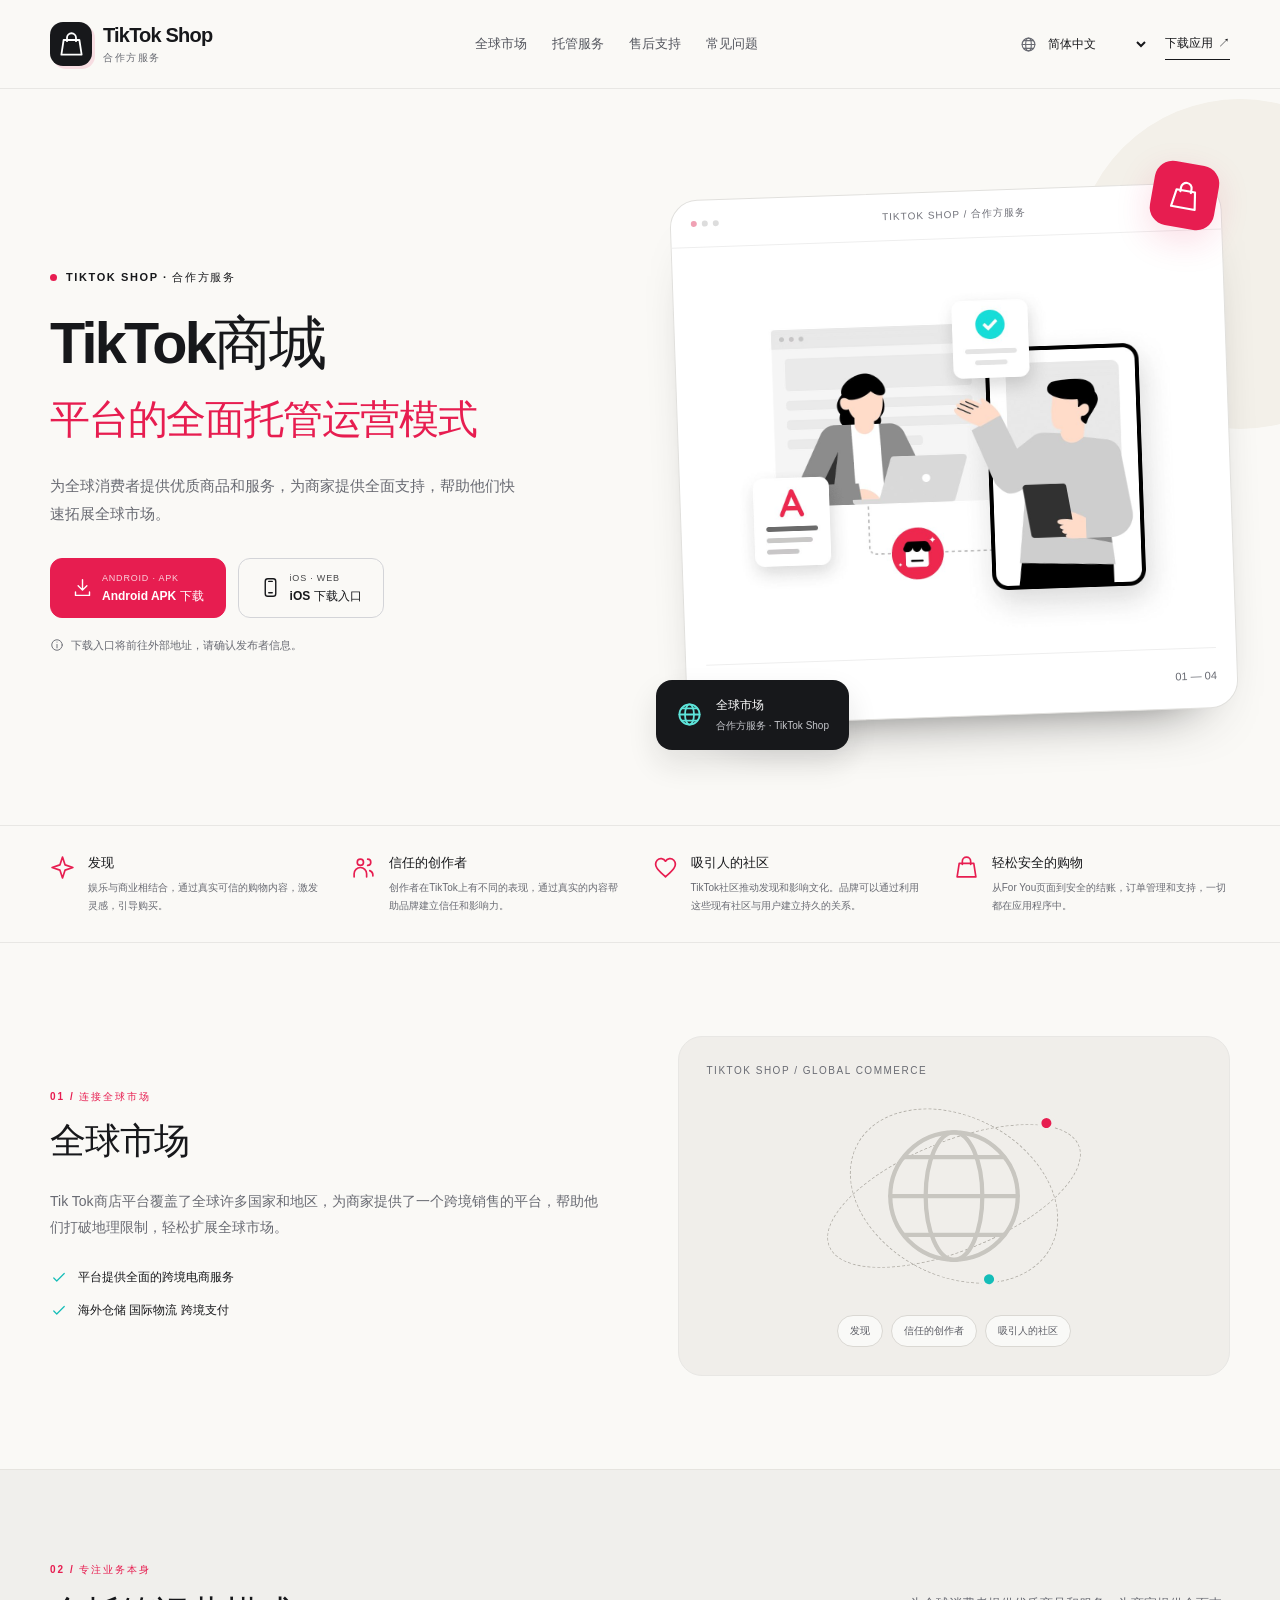
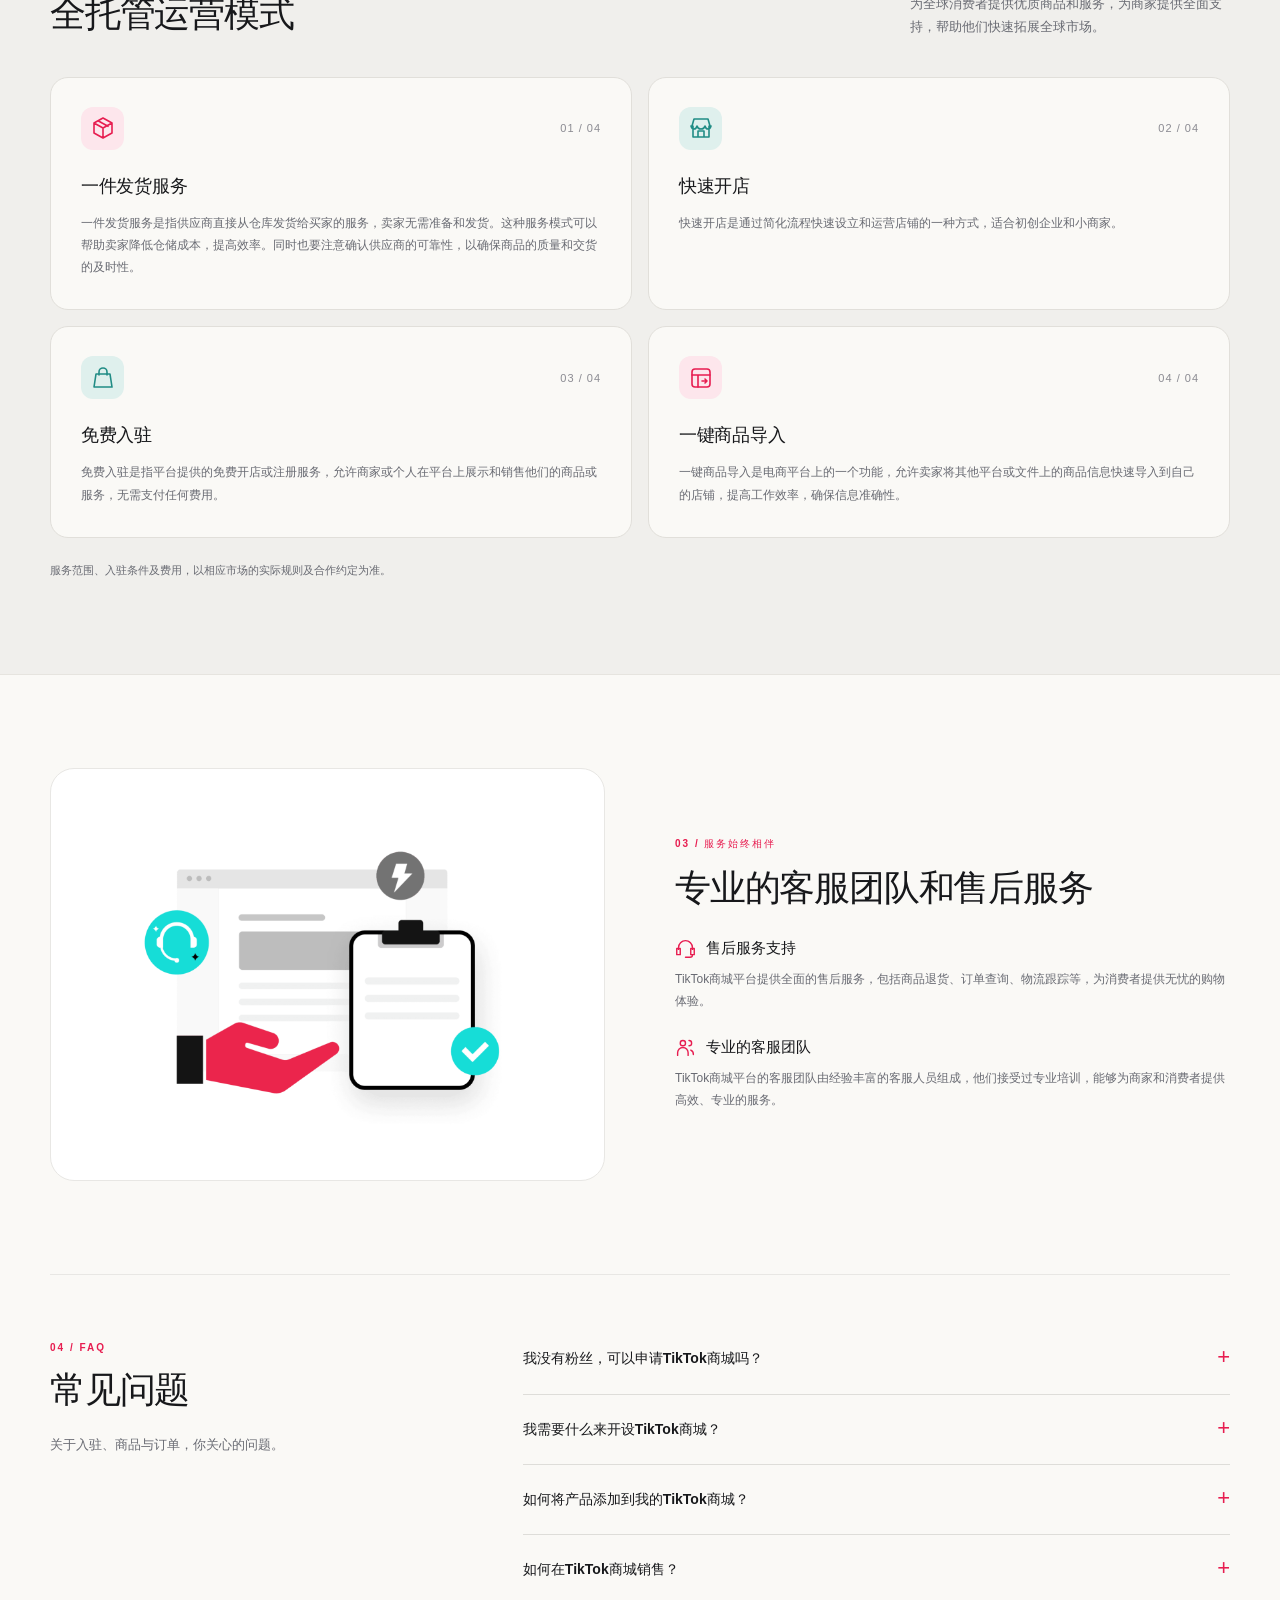
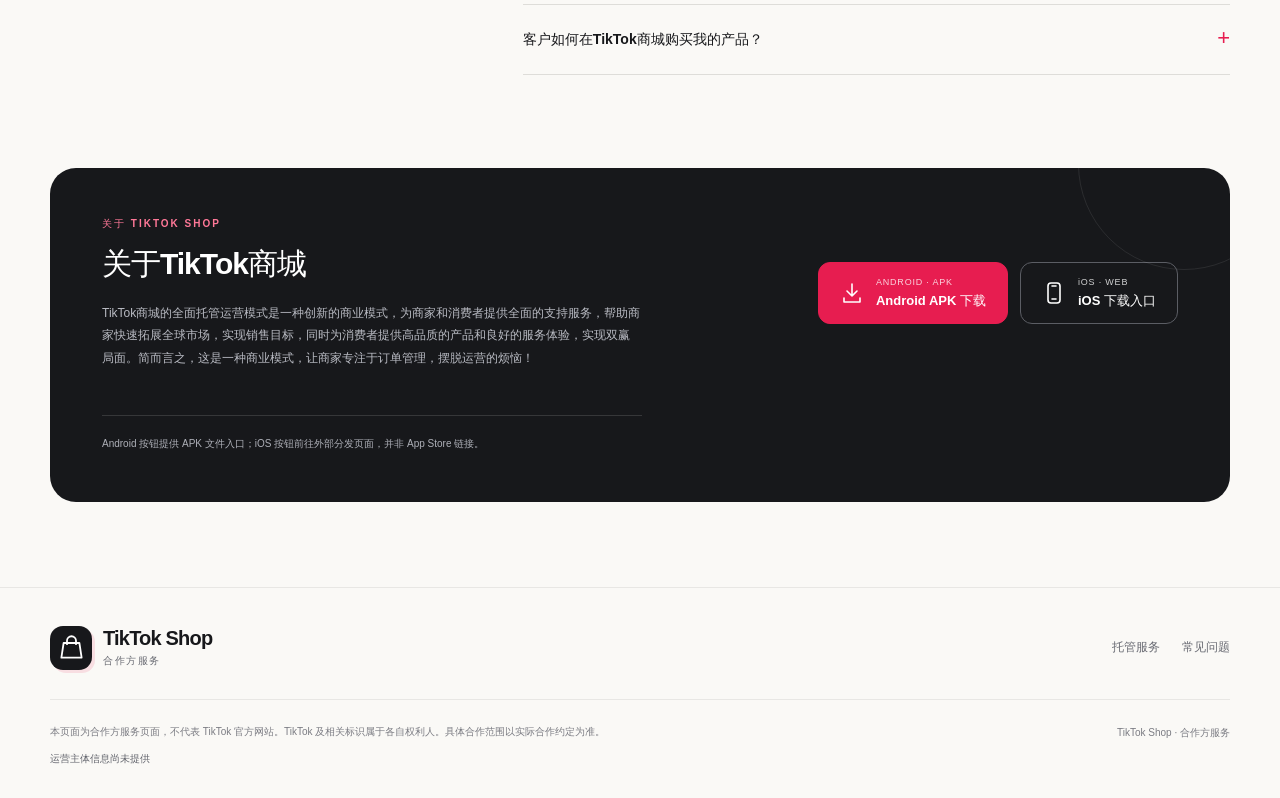
==== cn.html @ bbdb545a "Publish multilingual landing page for GitHub Pages root site" ====
<!doctype html>
<html lang="zh-CN">
<head>
<meta charset="utf-8"><meta name="viewport" content="width=device-width, initial-scale=1">
<meta name="description" content="为全球消费者提供优质商品和服务，为商家提供全面支持，帮助他们快速拓展全球市场。">
<meta name="theme-color" content="#faf9f6"><title>TikTok Shop · 合作方服务</title>
<link rel="icon" href="assets/favicon.svg" type="image/svg+xml"><link rel="stylesheet" href="assets/site.css">
<script src="assets/config.js" defer></script><script src="assets/site.js" defer></script>
</head>
<body id="top">
<a class="skip" href="#main">跳到主要内容</a>
<header class="site-header"><div class="wrap header-inner"><a href="#top" class="brand"><span class="brand-icon"><svg aria-hidden="true" viewBox="0 0 24 24"><path d="M5 8h14l2 13H3L5 8Z"/><path d="M8 9V6a4 4 0 0 1 8 0v3"/></svg></span><span class="brand-name">TikTok Shop<span class="brand-caption">合作方服务</span></span></a><nav class="nav" aria-label="全球市场"><a href="#global">全球市场</a><a href="#services">托管服务</a><a href="#support">售后支持</a><a href="#faq">常见问题</a></nav><div class="header-tools"><label class="language"><svg aria-hidden="true" viewBox="0 0 24 24"><circle cx="12" cy="12" r="9"/><ellipse cx="12" cy="12" rx="4" ry="9"/><path d="M3 12h18M5 6.5h14M5 17.5h14"/></svg><select id="language-select" aria-label="选择语言"><option value="index.html" >English</option><option value="cn.html" selected>简体中文</option><option value="fr.html" >Français</option><option value="de.html" >Deutsch</option><option value="it.html" >Italiano</option><option value="es.html" >Español</option><option value="ko.html" >한국어</option><option value="jp.html" >日本語</option><option value="ms.html" >Bahasa Melayu</option><option value="th.html" >ภาษาไทย</option></select></label><a class="small-link" href="#download">下载应用<span aria-hidden="true">↗</span></a></div></div></header>
<main id="main">
<section class="hero"><div class="hero-decoration" aria-hidden="true"></div><div class="wrap hero-grid"><div class="hero-copy reveal"><div class="eyebrow">TikTok Shop · 合作方服务</div><h1>TikTok商城<span>平台的全面托管运营模式</span></h1><p>为全球消费者提供优质商品和服务，为商家提供全面支持，帮助他们快速拓展全球市场。</p><div class="download-actions"><button type="button" class="button primary" data-download="android"><svg aria-hidden="true" viewBox="0 0 24 24"><path d="M12 3v12m-5-5 5 5 5-5M4 17v4h16v-4"/></svg><span class="button-text"><small>ANDROID · APK</small>Android APK 下载</span></button><button type="button" class="button light" data-download="ios"><svg aria-hidden="true" viewBox="0 0 24 24"><rect x="6" y="2" width="12" height="20" rx="3"/><path d="M10 18h4M10 5h4"/></svg><span class="button-text"><small>iOS · WEB</small>iOS 下载入口</span></button></div><div class="hero-note"><svg aria-hidden="true" viewBox="0 0 24 24"><circle cx="12" cy="12" r="9"/><path d="M12 11v6m0-10v.01"/></svg><span>下载入口将前往外部地址，请确认发布者信息。</span></div></div><div class="hero-art reveal"><div class="art-frame"><div class="frame-toolbar"><span class="frame-dots" aria-hidden="true"><i></i><i></i><i></i></span><span>TIKTOK SHOP / 合作方服务</span><span aria-hidden="true">↗</span></div><img src="assets/commerce.png" alt="托管服务" width="1280" height="920" fetchpriority="high"><div class="art-foot"><svg aria-hidden="true" viewBox="0 0 24 24"><path d="M4 10v11h16V10M3 10l2-7h14l2 7M2 10c1 4 5 4 6 0 1 4 7 4 8 0 1 4 5 4 6 0M9 21v-6h6v6"/></svg><b>托管服务</b><span>01 — 04</span></div></div><div class="art-symbol" aria-hidden="true"><svg aria-hidden="true" viewBox="0 0 24 24"><path d="M5 8h14l2 13H3L5 8Z"/><path d="M8 9V6a4 4 0 0 1 8 0v3"/></svg></div><div class="floating-note"><svg aria-hidden="true" viewBox="0 0 24 24"><circle cx="12" cy="12" r="9"/><ellipse cx="12" cy="12" rx="4" ry="9"/><path d="M3 12h18M5 6.5h14M5 17.5h14"/></svg><div><strong>全球市场</strong><small>合作方服务 · TikTok Shop</small></div></div></div></div></section>
<div class="value-strip"><div class="wrap value-grid"><div class="value-item"><svg aria-hidden="true" viewBox="0 0 24 24"><path d="m12 2 2.5 7.5L22 12l-7.5 2.5L12 22l-2.5-7.5L2 12l7.5-2.5L12 2Z"/></svg><div><h3>发现</h3><p>娱乐与商业相结合，通过真实可信的购物内容，激发灵感，引导购买。</p></div></div><div class="value-item"><svg aria-hidden="true" viewBox="0 0 24 24"><circle cx="9" cy="7" r="3"/><path d="M3 21v-3a6 6 0 0 1 12 0v3M16 4a3 3 0 0 1 0 6m2 5a5 5 0 0 1 3 5"/></svg><div><h3>信任的创作者</h3><p>创作者在TikTok上有不同的表现，通过真实的内容帮助品牌建立信任和影响力。</p></div></div><div class="value-item"><svg aria-hidden="true" viewBox="0 0 24 24"><path d="M20 5a5 5 0 0 0-8 1 5 5 0 0 0-8-1C-1 11 8 17 12 21c4-4 13-10 8-16Z"/></svg><div><h3>吸引人的社区</h3><p>TikTok社区推动发现和影响文化。品牌可以通过利用这些现有社区与用户建立持久的关系。</p></div></div><div class="value-item"><svg aria-hidden="true" viewBox="0 0 24 24"><path d="M5 8h14l2 13H3L5 8Z"/><path d="M8 9V6a4 4 0 0 1 8 0v3"/></svg><div><h3>轻松安全的购物</h3><p>从For You页面到安全的结账，订单管理和支持，一切都在应用程序中。</p></div></div></div></div>
<section class="section" id="global"><div class="wrap global-grid"><div class="global-copy"><div class="section-kicker">01 / 连接全球市场</div><h2>全球市场</h2><p>Tik Tok商店平台覆盖了全球许多国家和地区，为商家提供了一个跨境销售的平台，帮助他们打破地理限制，轻松扩展全球市场。</p><ul class="check-list"><li><svg aria-hidden="true" viewBox="0 0 24 24"><path d="m5 12 4 4L19 6"/></svg><span>平台提供全面的跨境电商服务</span></li><li><svg aria-hidden="true" viewBox="0 0 24 24"><path d="m5 12 4 4L19 6"/></svg><span>海外仓储 国际物流 跨境支付</span></li></ul></div><div class="global-visual"><span class="label">TIKTOK SHOP / GLOBAL COMMERCE</span><div class="world" aria-hidden="true"><div class="orbit"></div><div class="orbit two"></div><svg aria-hidden="true" viewBox="0 0 24 24"><circle cx="12" cy="12" r="9"/><ellipse cx="12" cy="12" rx="4" ry="9"/><path d="M3 12h18M5 6.5h14M5 17.5h14"/></svg></div><div class="global-pills"><span>发现</span><span>信任的创作者</span><span>吸引人的社区</span></div></div></div></section>
<section class="section services" id="services"><div class="wrap"><div class="section-head"><div><div class="section-kicker">02 / 专注业务本身</div><h2>全托管运营模式</h2></div><p>为全球消费者提供优质商品和服务，为商家提供全面支持，帮助他们快速拓展全球市场。</p></div><div class="service-grid"><article class="service-card"><div class="card-top"><span class="card-icon"><svg aria-hidden="true" viewBox="0 0 24 24"><path d="m3 7 9-5 9 5v10l-9 5-9-5V7Zm0 0 9 5 9-5M12 12v10M7 4.8l10 5.5"/></svg></span><span class="card-number">01 / 04</span></div><h3>一件发货服务</h3><p>一件发货服务是指供应商直接从仓库发货给买家的服务，卖家无需准备和发货。这种服务模式可以帮助卖家降低仓储成本，提高效率。同时也要注意确认供应商的可靠性，以确保商品的质量和交货的及时性。</p></article><article class="service-card"><div class="card-top"><span class="card-icon"><svg aria-hidden="true" viewBox="0 0 24 24"><path d="M4 10v11h16V10M3 10l2-7h14l2 7M2 10c1 4 5 4 6 0 1 4 7 4 8 0 1 4 5 4 6 0M9 21v-6h6v6"/></svg></span><span class="card-number">02 / 04</span></div><h3>快速开店</h3><p>快速开店是通过简化流程快速设立和运营店铺的一种方式，适合初创企业和小商家。</p></article><article class="service-card"><div class="card-top"><span class="card-icon"><svg aria-hidden="true" viewBox="0 0 24 24"><path d="M5 8h14l2 13H3L5 8Z"/><path d="M8 9V6a4 4 0 0 1 8 0v3"/></svg></span><span class="card-number">03 / 04</span></div><h3>免费入驻</h3><p>免费入驻是指平台提供的免费开店或注册服务，允许商家或个人在平台上展示和销售他们的商品或服务，无需支付任何费用。</p></article><article class="service-card"><div class="card-top"><span class="card-icon"><svg aria-hidden="true" viewBox="0 0 24 24"><rect x="3" y="3" width="18" height="18" rx="3"/><path d="M3 9h18M9 9v12m4-6h5m-2-2 2 2-2 2"/></svg></span><span class="card-number">04 / 04</span></div><h3>一键商品导入</h3><p>一键商品导入是电商平台上的一个功能，允许卖家将其他平台或文件上的商品信息快速导入到自己的店铺，提高工作效率，确保信息准确性。</p></article></div><p class="service-note">服务范围、入驻条件及费用，以相应市场的实际规则及合作约定为准。</p></div></section>
<section class="section" id="support"><div class="wrap support-grid"><div class="support-art"><img src="assets/support.png" alt="售后支持" width="1536" height="1075" loading="lazy"></div><div class="support-copy"><div class="section-kicker">03 / 服务始终相伴</div><h2>专业的客服团队和售后服务</h2><div class="support-title"><svg aria-hidden="true" viewBox="0 0 24 24"><path d="M4 13v-2a8 8 0 0 1 16 0v2M4 12H2v7h4v-7H4Zm16 0h2v7h-4v-7h2Zm0 7a3 3 0 0 1-3 3h-5"/></svg><h3>售后服务支持</h3></div><p class="support-detail">TikTok商城平台提供全面的售后服务，包括商品退货、订单查询、物流跟踪等，为消费者提供无忧的购物体验。</p><div class="support-title"><svg aria-hidden="true" viewBox="0 0 24 24"><circle cx="9" cy="7" r="3"/><path d="M3 21v-3a6 6 0 0 1 12 0v3M16 4a3 3 0 0 1 0 6m2 5a5 5 0 0 1 3 5"/></svg><h3>专业的客服团队</h3></div><p class="support-detail">TikTok商城平台的客服团队由经验丰富的客服人员组成，他们接受过专业培训，能够为商家和消费者提供高效、专业的服务。</p></div></div></section>
<section class="section faq-section" id="faq"><div class="wrap faq-layout"><div class="faq-intro"><div class="section-kicker">04 / FAQ</div><h2>常见问题</h2><p>关于入驻、商品与订单，你关心的问题。</p></div><div class="faq-list"><details><summary>我没有粉丝，可以申请TikTok商城吗？</summary><p>完全没有问题，联系TikTok商城客服，他们会为您提供详细的说明。</p></details><details><summary>我需要什么来开设TikTok商城？</summary><p>您需要一个TikTok账户或电话/电子邮件 进入注册进行注册 输入您的个人/商业信息 选择您的业务类型并提交 等待您的申请审核通过</p></details><details><summary>如何将产品添加到我的TikTok商城？</summary><p>成功注册为TikTok商家后，您可以在商家中心上传或选择产品信息。</p></details><details><summary>如何在TikTok商城销售？</summary><p>1、折扣、代金券、免费送货促销/补贴、激励计划 2、直播，创建可购买的视频，产品展示 3、在商家中心了解产品和销售业绩：评论、分析仪表板</p></details><details><summary>客户如何在TikTok商城购买我的产品？</summary><p>直播、短视频、展示标签 点击产品并加入购物车 在商家中心内管理订单、订单跟踪、发货、退货和付款方式</p></details></div></div></section>
<section class="download-section" id="download"><div class="wrap"><div class="download-panel"><div><div class="section-kicker">关于 TikTok Shop</div><h2>关于TikTok商城</h2><p>TikTok商城的全面托管运营模式是一种创新的商业模式，为商家和消费者提供全面的支持服务，帮助商家快速拓展全球市场，实现销售目标，同时为消费者提供高品质的产品和良好的服务体验，实现双赢局面。简而言之，这是一种商业模式，让商家专注于订单管理，摆脱运营的烦恼！</p></div><div class="download-actions"><button type="button" class="button primary" data-download="android"><svg aria-hidden="true" viewBox="0 0 24 24"><path d="M12 3v12m-5-5 5 5 5-5M4 17v4h16v-4"/></svg><span class="button-text"><small>ANDROID · APK</small>Android APK 下载</span></button><button type="button" class="button light" data-download="ios"><svg aria-hidden="true" viewBox="0 0 24 24"><rect x="6" y="2" width="12" height="20" rx="3"/><path d="M10 18h4M10 5h4"/></svg><span class="button-text"><small>iOS · WEB</small>iOS 下载入口</span></button></div><p class="download-context">Android 按钮提供 APK 文件入口；iOS 按钮前往外部分发页面，并非 App Store 链接。</p></div></div></section>
</main>
<footer class="footer"><div class="wrap"><div class="footer-main"><a href="#top" class="brand"><span class="brand-icon"><svg aria-hidden="true" viewBox="0 0 24 24"><path d="M5 8h14l2 13H3L5 8Z"/><path d="M8 9V6a4 4 0 0 1 8 0v3"/></svg></span><span class="brand-name">TikTok Shop<span class="brand-caption">合作方服务</span></span></a><nav class="footer-links" aria-label="关于 TikTok Shop"><a href="#services">托管服务</a><a href="#faq">常见问题</a><a id="relationship-link" target="_blank" rel="noopener noreferrer" hidden>合作关系说明</a><a id="privacy-link" target="_blank" rel="noopener noreferrer" hidden>隐私政策</a></nav></div><div class="footer-bottom"><div><p>本页面为合作方服务页面，不代表 TikTok 官方网站。TikTok 及相关标识属于各自权利人。具体合作范围以实际合作约定为准。</p><div class="operator"><span id="operator-name">运营主体信息尚未提供</span> <a id="operator-email" hidden></a></div></div><span class="copyright">TikTok Shop · 合作方服务</span></div></div></footer>
<div class="mobile-bar"><div><strong>TikTok Shop</strong><small>合作方服务</small></div><a class="button primary" href="#download">下载应用<svg aria-hidden="true" viewBox="0 0 24 24"><path d="M5 12h14M13 6l6 6-6 6"/></svg></a></div>
<dialog id="download-dialog" class="download-dialog" aria-labelledby="download-title" aria-describedby="download-description"><div class="dialog-heading"><h2 id="download-title">下载应用</h2><button type="button" class="dialog-close" data-close-dialog aria-label="关闭">×</button></div><p id="download-description">即将前往外部下载地址. Android 按钮提供 APK 文件入口；iOS 按钮前往外部分发页面，并非 App Store 链接。</p><div class="download-target"><span>目标地址</span><a id="download-target"></a></div><p class="publisher" id="publisher-text"></p><div class="dialog-actions"><a id="download-continue" class="button primary" rel="noreferrer">继续前往<svg aria-hidden="true" viewBox="0 0 24 24"><path d="M5 12h14M13 6l6 6-6 6"/></svg></a><button type="button" class="button light" data-close-dialog>取消</button></div></dialog>
<div id="site-messages" data-android-title="Android APK 下载" data-ios-title="iOS 下载入口" data-publisher="应用发布者" data-publisher-unknown="尚未提供，请在下载前核实" data-operator-unknown="运营主体信息尚未提供" data-unavailable="下载地址暂不可用" hidden></div>
</body></html>
---- assets/site.css ----
:root{--ink:#17181b;--muted:#696b73;--pink:#e71d50;--pink-hover:#cb1543;--aqua:#14bdb8;--paper:#faf9f6;--line:#e8e7e4;--radius:24px;--max:1180px;font-family:Inter,"Segoe UI","PingFang SC","Microsoft YaHei",sans-serif;color:var(--ink);background:var(--paper);font-synthesis:none;scroll-behavior:smooth;scroll-padding-top:110px}*{box-sizing:border-box}body{margin:0}button,a,select,summary{-webkit-tap-highlight-color:transparent}button,select{font:inherit}button,a{touch-action:manipulation}a{color:inherit;text-decoration:none}button{cursor:pointer}button:disabled{cursor:not-allowed}button:focus-visible,a:focus-visible,select:focus-visible,summary:focus-visible{outline:3px solid var(--aqua);outline-offset:5px}img{display:block;max-width:100%}p{line-height:1.85}h1,h2,h3,p{margin:0}svg{width:24px;height:24px;fill:none;stroke:currentColor;stroke-width:1.6;stroke-linecap:round;stroke-linejoin:round;flex:none}button svg{pointer-events:none}.wrap{max-width:var(--max);width:calc(100% - 96px);margin-inline:auto}.skip{position:fixed;z-index:100;top:8px;left:8px;transform:translateY(-160%);padding:12px;background:white;border:2px solid var(--pink)}.skip:focus{transform:none}.site-header{position:sticky;top:0;z-index:20;background:rgba(250,249,246,.95);border-bottom:1px solid var(--line);backdrop-filter:blur(14px)}.header-inner{min-height:88px;display:flex;align-items:center;gap:28px}.brand{display:flex;gap:11px;align-items:center;flex:none}.brand-icon{background:var(--ink);color:white;border-radius:13px;width:42px;height:44px;display:grid;place-items:center;box-shadow:3px 3px 0 #e71d501f}.brand-icon svg{width:27px;height:27px}.brand-name{font-size:20px;font-weight:800;letter-spacing:-.8px}.brand-caption{display:block;font-size:10px;color:var(--muted);letter-spacing:1.6px;text-transform:uppercase;margin-top:4px;font-weight:500}.nav{display:flex;gap:25px;margin-inline:auto;font-size:13px;color:#53555d}.nav a{padding-block:12px;transition:color .18s}.nav a:hover,.footer a:hover{color:var(--pink)}.header-tools{display:flex;align-items:center;gap:16px}.language{display:flex;align-items:center;gap:5px;color:var(--muted)}.language svg{width:17px;height:17px}.language select{background:none;border:0;color:var(--ink);max-width:112px;font-size:12px;cursor:pointer;padding:8px 2px}.small-link{font-size:12px;font-weight:700;border-bottom:1px solid var(--ink);padding-block:7px;white-space:nowrap}.small-link span{margin-left:5px}.hero{padding:74px 0 63px;position:relative;overflow:hidden}.hero-grid{display:grid;grid-template-columns:1fr 1fr;gap:44px;align-items:center}.eyebrow{display:flex;align-items:center;gap:9px;font-size:11px;font-weight:700;letter-spacing:1.6px;text-transform:uppercase;margin-bottom:26px}.eyebrow:before{content:"";width:7px;height:7px;border-radius:50%;background:var(--pink)}.hero h1{font-size:clamp(44px,4.5vw,66px);line-height:1.13;letter-spacing:-2.7px;font-weight:780;overflow-wrap:anywhere}.hero h1 span{display:block;color:var(--pink);font-size:.7em;line-height:1.4;margin-top:15px;letter-spacing:-1.2px}.hero-copy>p{font-size:15px;color:var(--muted);max-width:470px;margin-top:25px}.download-actions{display:flex;gap:12px;flex-wrap:wrap;margin-top:30px}.button{min-height:54px;border:1px solid var(--ink);background:var(--ink);color:white;border-radius:12px;display:inline-flex;align-items:center;justify-content:center;gap:12px;padding:14px 21px;font-size:13px;font-weight:650;transition:background .18s,transform .18s}.button:hover{background:#34363b;transform:translateY(-2px)}.button.primary{background:var(--pink);border-color:var(--pink)}.button.primary:hover{background:var(--pink-hover)}.button.light{background:transparent;color:var(--ink);border-color:#d3d4d8}.button.light:hover{background:white}.button .button-text{text-align:left;line-height:1.2}.button .button-text small{display:block;font-size:9px;letter-spacing:.8px;margin-bottom:5px;font-weight:500;opacity:.8}.button .arrow{font-size:18px;font-weight:400;margin-left:6px}.hero-note{display:flex;gap:7px;align-items:flex-start;margin-top:18px;font-size:11px;color:var(--muted);line-height:1.7}.hero-note svg{width:14px;height:14px;margin-top:2px}.hero-art{position:relative;padding:28px 0 45px 16px}.art-frame{position:relative;border:1px solid #e1e0dd;border-radius:28px;background:white;box-shadow:0 32px 60px -45px #333;transform:rotate(-2deg);overflow:hidden}.frame-toolbar{height:47px;border-bottom:1px solid #eee;display:flex;align-items:center;justify-content:space-between;padding:0 20px;font-size:10px;color:#71727a;letter-spacing:1px}.frame-dots{display:flex;gap:5px}.frame-dots i{width:6px;height:6px;border-radius:50%;background:#ddd}.frame-dots i:first-child{background:#f0a1b4}.art-frame img{aspect-ratio:1.32;object-fit:contain;padding:16px;width:100%}.art-foot{margin:0 20px 20px;display:flex;align-items:center;gap:10px;border-top:1px solid #eee;padding-top:15px;font-size:11px}.art-foot b{font-weight:650}.art-foot span:last-child{color:var(--muted);margin-left:auto}.art-symbol{position:absolute;top:0;right:13px;width:65px;height:65px;display:grid;place-items:center;background:var(--pink);color:white;border-radius:18px;transform:rotate(10deg);box-shadow:0 12px 35px #e71d5026}.art-symbol svg{width:32px;height:32px}.floating-note{position:absolute;left:-6px;bottom:12px;background:var(--ink);border-radius:16px;color:white;padding:17px 20px;display:flex;gap:13px;align-items:center;box-shadow:0 14px 30px #17181b1c;max-width:86%}.floating-note svg{color:#5ee4da;width:27px;height:27px}.floating-note strong{display:block;font-size:12px;font-weight:600}.floating-note small{display:block;color:#c6c7cc;font-size:10px;margin-top:5px}.hero-decoration{position:absolute;width:330px;height:330px;border-radius:50%;background:#f3f0e9;right:-125px;top:10px;z-index:-1}.value-strip{border-top:1px solid var(--line);border-bottom:1px solid var(--line);padding:27px 0}.value-grid{display:grid;grid-template-columns:repeat(4,1fr);gap:25px}.value-item{display:flex;align-items:center;gap:13px;min-width:0}.value-item svg{color:var(--pink);width:25px;height:25px}.value-item h3{font-size:13px;font-weight:600;line-height:1.5}.section{padding:93px 0}.section-head{display:flex;align-items:flex-end;justify-content:space-between;gap:30px;margin-bottom:38px}.section-kicker{font-size:10px;letter-spacing:2px;text-transform:uppercase;color:var(--pink);font-weight:700;margin-bottom:13px}.section h2{font-size:36px;letter-spacing:-1.2px;line-height:1.35;font-weight:720;max-width:680px}.section-head>p{font-size:13px;line-height:1.8;color:var(--muted);max-width:320px}.global-grid{display:grid;grid-template-columns:1fr 1fr;gap:75px;align-items:center}.global-copy>p{font-size:14px;color:var(--muted);margin-top:23px}.check-list{display:grid;gap:12px;list-style:none;padding:0;margin:26px 0 0}.check-list li{display:flex;gap:10px;font-size:12px;line-height:1.8}.check-list svg{width:18px;height:18px;color:var(--aqua);margin-top:2px}.global-visual{min-height:340px;position:relative;background:#f0eeea;border:1px solid var(--line);border-radius:var(--radius);overflow:hidden;display:flex;flex-direction:column;justify-content:space-between;padding:28px}.global-visual .label{font-size:10px;color:var(--muted);letter-spacing:1.5px}.world{height:190px;position:relative;display:grid;place-items:center}.world svg{width:170px;height:170px;stroke:#c8c6c0;stroke-width:.6;position:relative;z-index:1}.orbit{position:absolute;left:50%;top:50%;width:270px;height:110px;border:1px dashed #b6b3ac;border-radius:50%;transform:translate(-50%,-50%) rotate(-22deg)}.orbit:after{content:"";position:absolute;right:12px;top:12px;width:10px;height:10px;background:var(--pink);border:4px solid #f0eeea;box-sizing:content-box;border-radius:50%}.world .orbit.two{width:220px;height:160px;transform:translate(-50%,-50%) rotate(28deg)}.world .orbit.two:after{background:var(--aqua);right:30px;top:127px}.global-pills{display:flex;gap:8px;flex-wrap:wrap;justify-content:center}.global-pills span{padding:8px 12px;border:1px solid #dad8d3;background:#ffffffa6;border-radius:30px;font-size:10px;color:#5c5d65}.services{background:#f0efec;border-block:1px solid #e6e4df}.service-grid{display:grid;grid-template-columns:repeat(2,1fr);gap:16px}.service-card{position:relative;padding:29px 30px 31px;background:var(--paper);border:1px solid #e1dfda;border-radius:18px;transition:border-color .18s,transform .18s}.service-card:hover{border-color:#e71d5070;transform:translateY(-3px)}.card-top{display:flex;align-items:center;justify-content:space-between;margin-bottom:23px}.card-icon{width:43px;height:43px;display:grid;place-items:center;background:#fde6ec;color:var(--pink);border-radius:12px}.service-card:nth-child(2) .card-icon,.service-card:nth-child(3) .card-icon{background:#dff0ed;color:#218c85}.card-number{font-size:11px;color:#8b8b92;letter-spacing:1px}.service-card h3{font-size:18px;line-height:1.5;letter-spacing:-.3px;margin-bottom:12px}.service-card p{font-size:12px;color:var(--muted)}.service-note{font-size:11px;color:var(--muted);margin-top:22px;line-height:1.9}.support-grid{display:grid;grid-template-columns:1fr 1fr;gap:70px;align-items:center}.support-art{background:#fff;border:1px solid var(--line);border-radius:var(--radius);padding:20px;position:relative}.support-art img{aspect-ratio:1.38;object-fit:contain;width:100%}.support-copy .support-text{font-size:14px;color:var(--muted);margin-top:25px}.support-title{font-size:15px;margin-top:25px;display:flex;align-items:center;gap:10px;font-weight:650}.support-title svg{color:var(--pink);width:21px;height:21px}.support-copy .support-detail{font-size:12px;color:var(--muted);margin-top:9px}.faq-section{padding-top:0}.faq-layout{display:grid;grid-template-columns:1fr 1.8fr;gap:80px;border-top:1px solid var(--line);padding-top:67px}.faq-intro p{font-size:13px;color:var(--muted);margin-top:18px}.faq-list details{border-bottom:1px solid #deddd9;padding:22px 0}.faq-list details:first-child{padding-top:4px}.faq-list summary{list-style:none;cursor:pointer;font-size:14px;font-weight:600;line-height:1.8;display:flex;gap:15px;justify-content:space-between}.faq-list summary::-webkit-details-marker{display:none}.faq-list summary:after{content:"+";font-size:22px;font-weight:400;color:var(--pink);flex:none;line-height:1}.faq-list details[open] summary:after{content:"−"}.faq-list details p{font-size:12px;color:var(--muted);padding:15px 30px 0 0;white-space:pre-line}.download-section{padding:0 0 85px}.download-panel{background:var(--ink);color:white;border-radius:26px;padding:49px 52px;display:grid;grid-template-columns:1.1fr 1fr;gap:46px;align-items:center;position:relative;overflow:hidden}.download-panel:after{content:"";position:absolute;width:210px;height:210px;border:1px solid #ffffff16;border-radius:50%;right:-60px;top:-110px;pointer-events:none}.download-panel .section-kicker{color:#ff7898}.download-panel h2{font-size:30px;letter-spacing:-1px}.download-panel p{font-size:12px;color:#b9bbc3;margin-top:17px;max-width:540px}.download-panel .download-actions{margin-top:0;justify-content:flex-end}.download-panel .button.light{color:white;border-color:#5b5d64}.download-panel .button.light:hover{background:#34363b}.download-panel .download-context{grid-column:1/-1;border-top:1px solid #ffffff22;padding-top:19px;font-size:10px;color:#aeb0b8;line-height:1.8;margin-top:0}.footer{border-top:1px solid var(--line);padding:38px 0 30px}.footer-main{display:flex;justify-content:space-between;align-items:center;gap:30px}.footer-links{display:flex;gap:22px;flex-wrap:wrap;font-size:12px;color:var(--muted)}.footer-bottom{display:flex;gap:30px;justify-content:space-between;align-items:flex-start;margin-top:29px;padding-top:23px;border-top:1px solid var(--line);font-size:10px;color:#7b7c83;line-height:1.9}.footer-bottom p{max-width:680px}.operator{margin-top:8px;color:#62646c;overflow-wrap:anywhere}.operator a{text-decoration:underline}.copyright{white-space:nowrap}.mobile-bar{display:none}.download-dialog{border:1px solid var(--line);border-radius:22px;padding:32px;max-width:490px;width:calc(100% - 32px);color:var(--ink);box-shadow:0 30px 100px #0003}.download-dialog::backdrop{background:#13151999;backdrop-filter:blur(4px)}.dialog-heading{display:flex;justify-content:space-between;gap:20px;align-items:center}.dialog-heading h2{font-size:22px;line-height:1.5}.dialog-close{width:32px;height:32px;display:grid;place-items:center;border:1px solid #ddd;background:#fff;border-radius:50%;flex:none;font-size:22px}.download-dialog>p{font-size:13px;color:var(--muted);margin-top:20px}.download-target{background:#f3f2ef;padding:17px;border-radius:12px;margin-top:20px}.download-target span{display:block;font-size:10px;color:var(--muted);margin-bottom:8px}.download-target a{font-size:12px;word-break:break-all;line-height:1.7;text-decoration:underline}.download-dialog .publisher{font-size:11px}.dialog-actions{display:flex;gap:10px;margin-top:25px}.dialog-actions .button{min-height:46px;padding:12px 17px}.dialog-error{color:#b71c1c!important}.reveal{animation:enter .6s ease-out both}@keyframes enter{from{opacity:0;transform:translateY(12px)}to{opacity:1;transform:none}}[hidden]{display:none!important}
@media(min-width:1500px){.hero{padding-block:95px 80px}.hero-grid{gap:70px}}
@media(max-width:1100px){.wrap{width:calc(100% - 64px)}.nav{gap:14px;font-size:12px}.header-inner{gap:20px}.header-tools{gap:10px}.small-link{display:none}.hero-grid{gap:30px}.hero h1{font-size:49px}.hero-copy>p{font-size:14px}.button{padding-inline:16px;font-size:12px}.global-grid,.support-grid{gap:40px}.download-panel{padding:38px 32px;gap:25px}.download-panel .download-actions{flex-direction:column}.download-panel .button{width:100%}}
@media(max-width:760px){:root{scroll-padding-top:88px}.wrap{width:calc(100% - 40px)}.header-inner{min-height:74px;justify-content:space-between;gap:12px}.brand-name{font-size:18px}.brand-icon{width:36px;height:39px;border-radius:11px}.brand-caption{font-size:8px;letter-spacing:1px}.nav{display:none}.language select{font-size:11px;max-width:94px}.hero{padding:42px 0 35px}.hero-grid{grid-template-columns:1fr;gap:27px}.eyebrow{font-size:10px;letter-spacing:1.3px;margin-bottom:21px}.hero h1{font-size:47px;letter-spacing:-1.8px;max-width:560px}.hero h1 span{font-size:.67em;margin-top:13px;letter-spacing:-.7px}.hero-copy>p{font-size:13px;margin-top:21px;max-width:100%}.download-actions{margin-top:23px;gap:10px}.hero .download-actions .button{flex:1;padding-inline:12px;min-width:0}.button{min-height:53px}.hero-note{font-size:10px;margin-top:14px}.hero-art{max-width:530px;width:100%;margin:auto;padding:22px 6px 32px}.art-frame{transform:rotate(-1.5deg);border-radius:23px}.art-frame img{aspect-ratio:1.55;padding:12px}.frame-toolbar{height:38px;font-size:9px}.art-symbol{height:53px;width:53px;border-radius:15px;right:0}.art-symbol svg{height:26px;width:26px}.floating-note{left:0;bottom:0;padding:14px 17px}.floating-note strong{font-size:11px}.floating-note small{font-size:9px}.hero-decoration{width:240px;height:240px;right:-150px;top:260px}.value-strip{padding:23px 0}.value-grid{grid-template-columns:repeat(2,1fr);gap:24px 14px}.value-item{gap:10px}.value-item h3{font-size:11px}.value-item svg{width:21px;height:21px}.section{padding:59px 0}.section h2{font-size:28px;letter-spacing:-.7px}.section-kicker{font-size:9px;margin-bottom:11px}.section-head{display:block;margin-bottom:25px}.section-head>p{font-size:12px;margin-top:15px;max-width:100%}.global-grid{grid-template-columns:1fr;gap:28px}.global-copy>p{font-size:13px;margin-top:18px}.global-visual{min-height:300px;padding:23px}.check-list{margin-top:19px;gap:10px}.check-list li{font-size:11px}.service-grid{gap:12px}.service-card{padding:21px 18px 23px;border-radius:16px}.service-card h3{font-size:15px;line-height:1.7}.service-card p{font-size:11px;line-height:1.9}.card-top{margin-bottom:18px}.card-icon{width:37px;height:37px;border-radius:10px}.card-icon svg{width:21px;height:21px}.card-number{font-size:9px}.service-note{font-size:10px;line-height:1.9}.support-grid{grid-template-columns:1fr;gap:30px}.support-art{order:2;padding:8px}.support-art img{aspect-ratio:1.65}.support-copy .support-text{font-size:13px;margin-top:18px}.support-title{font-size:14px}.faq-section{padding-top:0}.faq-layout{grid-template-columns:1fr;gap:25px;padding-top:45px}.faq-intro p{font-size:12px;margin-top:13px}.faq-list summary{font-size:12px}.faq-list details{padding-block:20px}.faq-list details p{font-size:11px;line-height:1.9}.download-section{padding:0 0 50px}.download-panel{grid-template-columns:1fr;padding:30px 24px;gap:24px;border-radius:21px}.download-panel h2{font-size:25px}.download-panel p{font-size:11px}.download-panel .download-actions{flex-direction:row;justify-content:flex-start;gap:9px}.download-panel .download-actions .button{flex:1;min-width:0;padding-inline:9px;font-size:11px;gap:8px}.download-panel .download-context{font-size:9px;padding-top:17px}.footer{padding:28px 0 101px}.footer-main{align-items:flex-start;gap:24px;flex-direction:column}.footer-links{font-size:11px;gap:20px}.footer-bottom{flex-direction:column;gap:16px;margin-top:24px;padding-top:19px;font-size:9px}.mobile-bar{position:fixed;bottom:0;left:0;right:0;display:flex;gap:16px;justify-content:space-between;align-items:center;padding:12px 20px calc(12px + env(safe-area-inset-bottom));background:#faf9f6f5;border-top:1px solid var(--line);z-index:15;backdrop-filter:blur(12px)}.mobile-bar strong{font-size:12px;display:block}.mobile-bar small{font-size:9px;color:var(--muted);display:block;margin-top:4px}.mobile-bar .button{min-height:40px;padding:10px 17px;border-radius:9px;font-size:11px}.mobile-bar svg{width:17px;height:17px}.download-dialog{padding:24px}.dialog-heading h2{font-size:19px}}
@media(max-width:370px){.wrap{width:calc(100% - 32px)}.hero h1{font-size:40px}.brand-name{font-size:16px}.service-grid{grid-template-columns:1fr}.button .arrow{display:none}.download-panel{padding:27px 20px}.language{gap:1px}}
img{height:auto}.value-item{align-items:flex-start}.value-item svg{margin-top:2px}.value-item p{font-size:10px;color:var(--muted);line-height:1.8;margin-top:7px}.hero h1 span{text-wrap:balance}.support-title h3{font:inherit}.hero .download-actions .button{gap:9px}.hero .download-actions .button svg{width:21px;height:21px}.hero .download-actions .button .button-text{font-size:12px}
@media(max-width:760px){.hero .download-actions .button .button-text{font-size:11px}.hero h1 span{max-width:14em}}
@media(max-width:540px){.service-grid{grid-template-columns:1fr}.service-card{padding:24px}.service-card h3{font-size:17px}.service-card p{font-size:12px}.card-top{margin-bottom:16px}}
@media(prefers-reduced-motion:reduce){:root{scroll-behavior:auto}*,*:before,*:after{animation:none!important;transition:none!important}}
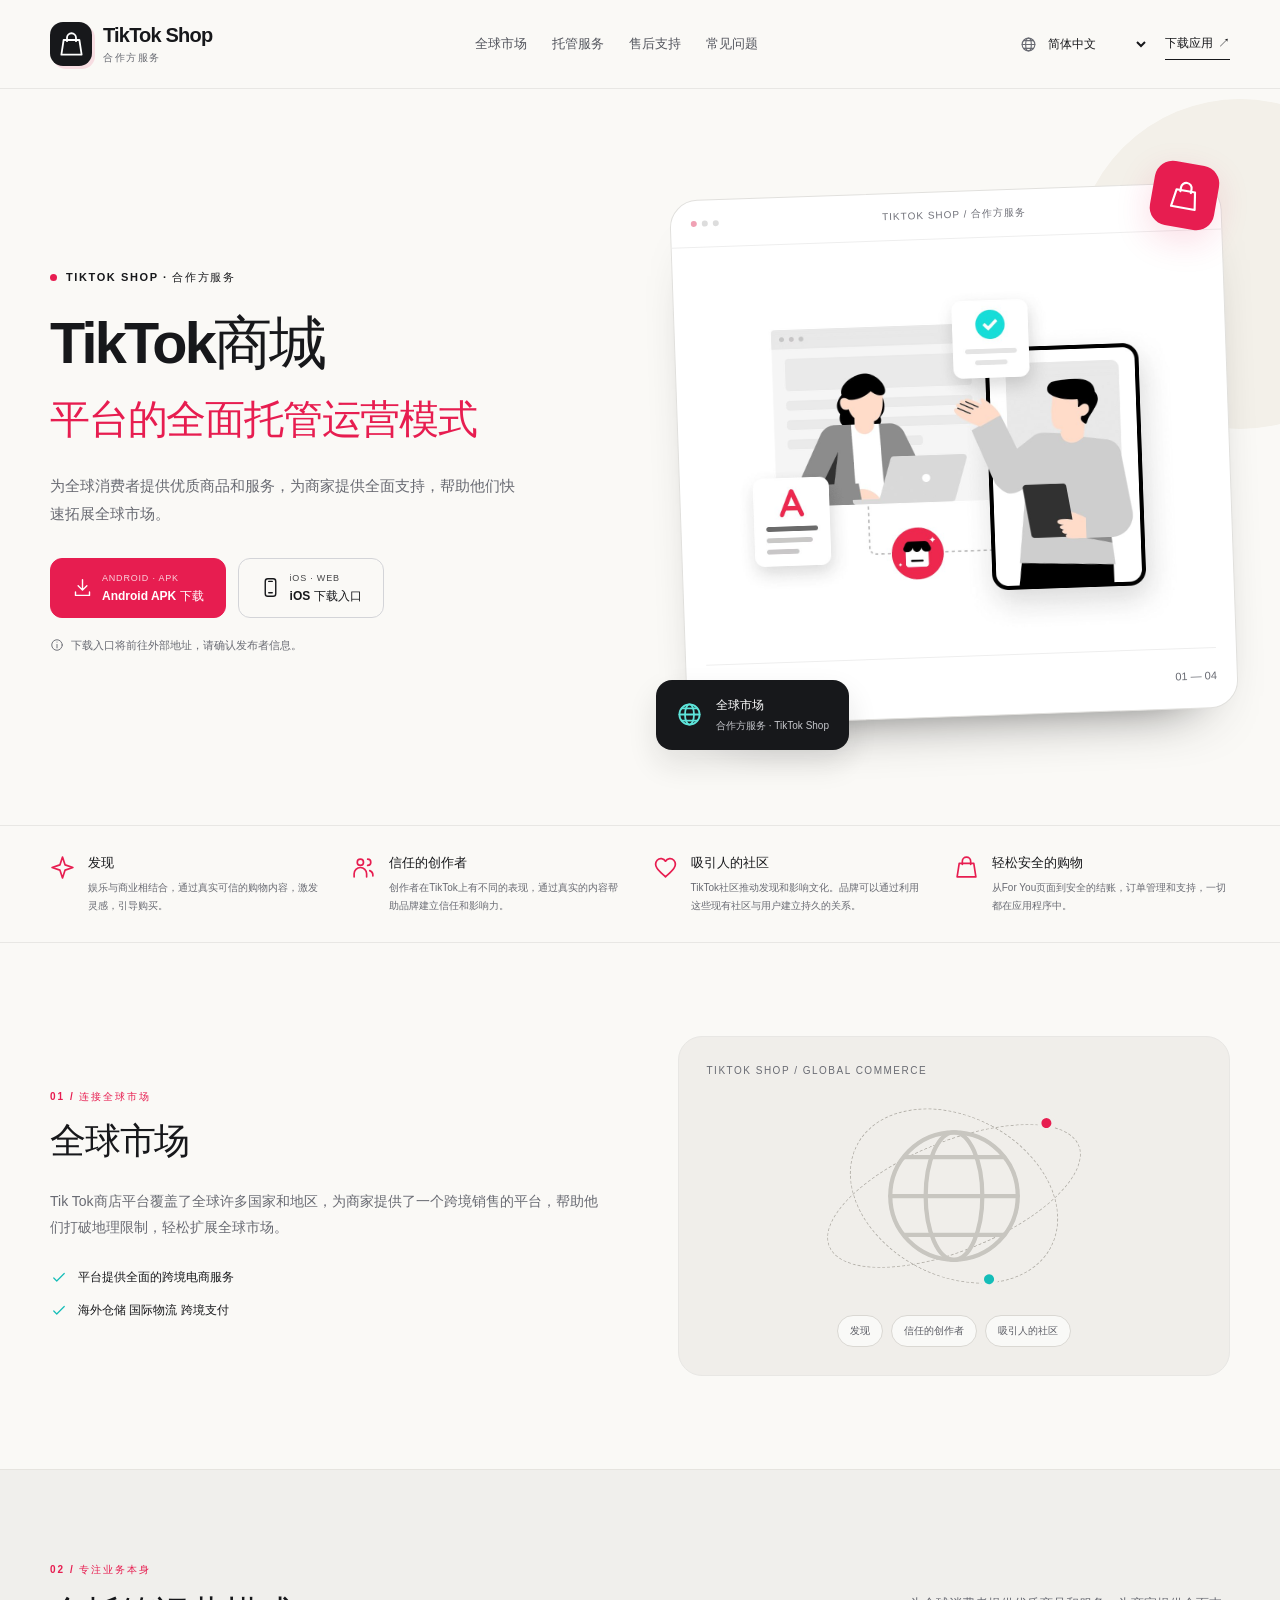
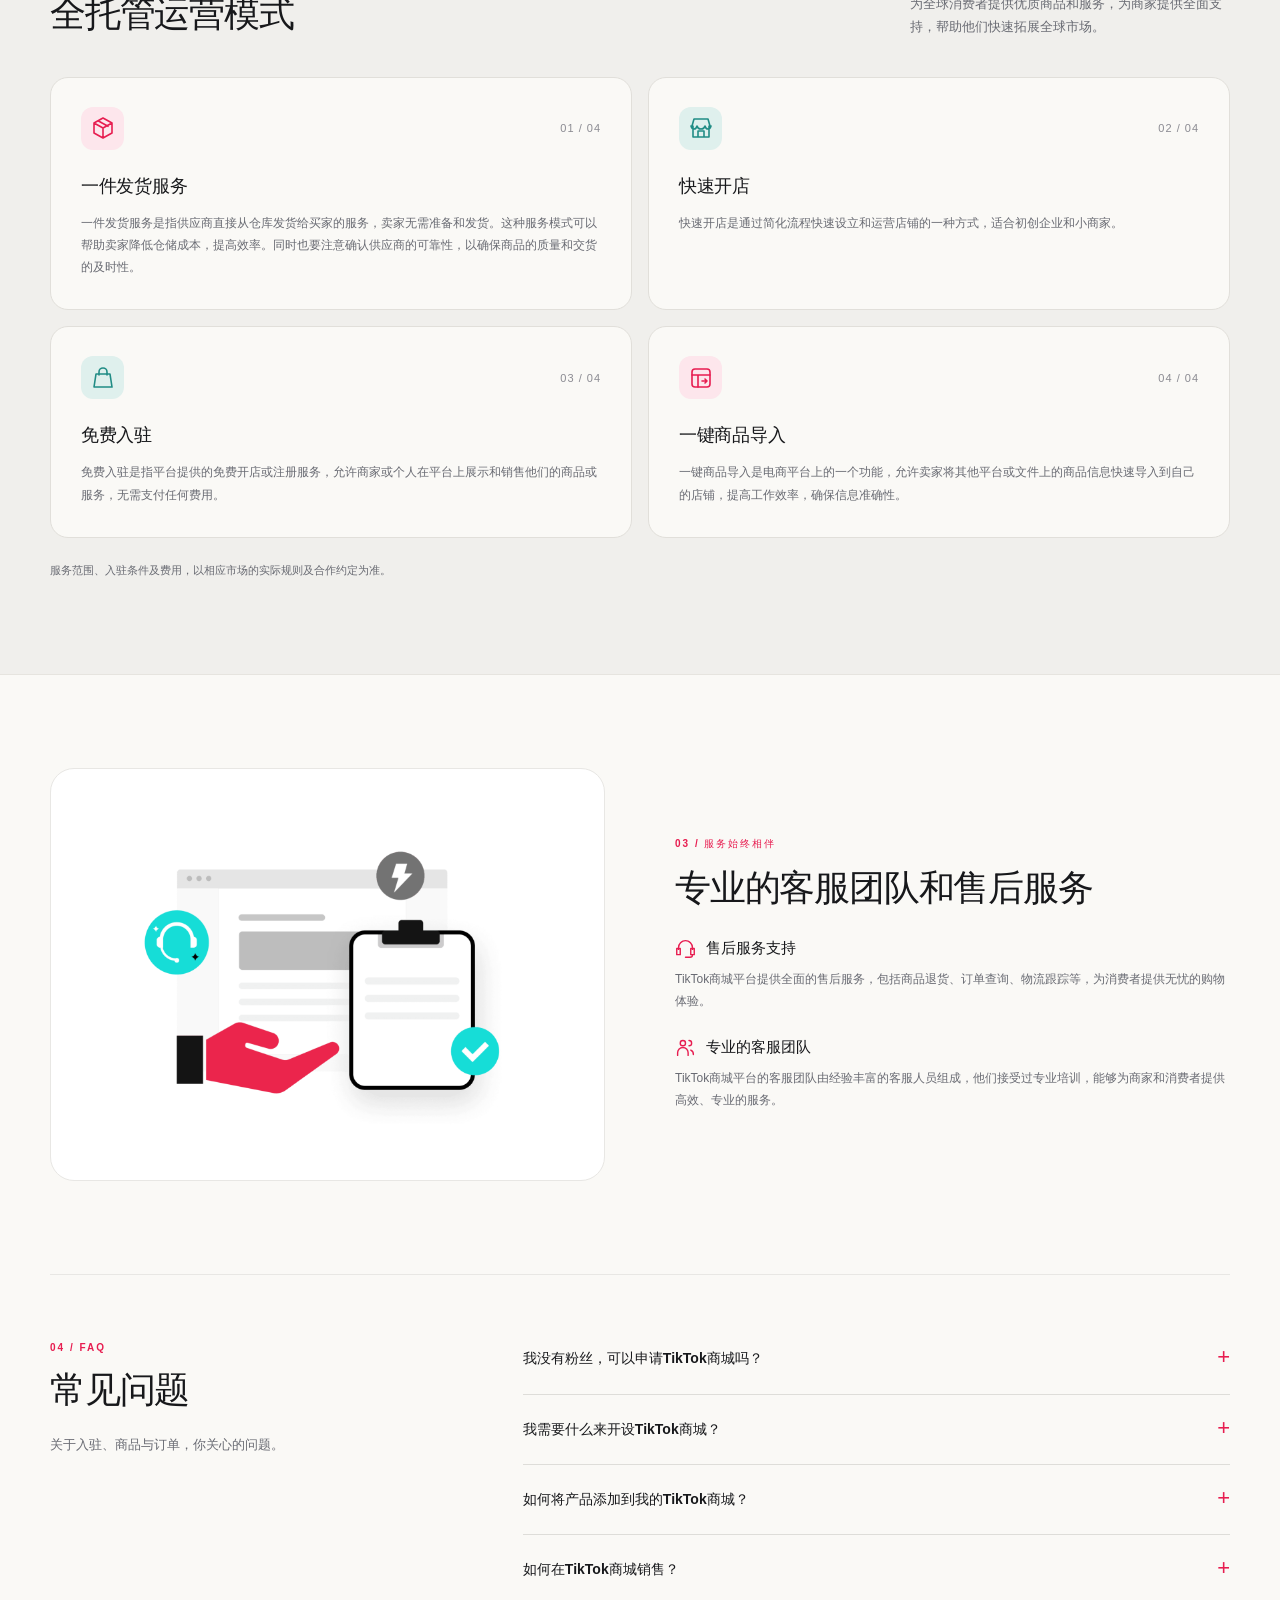
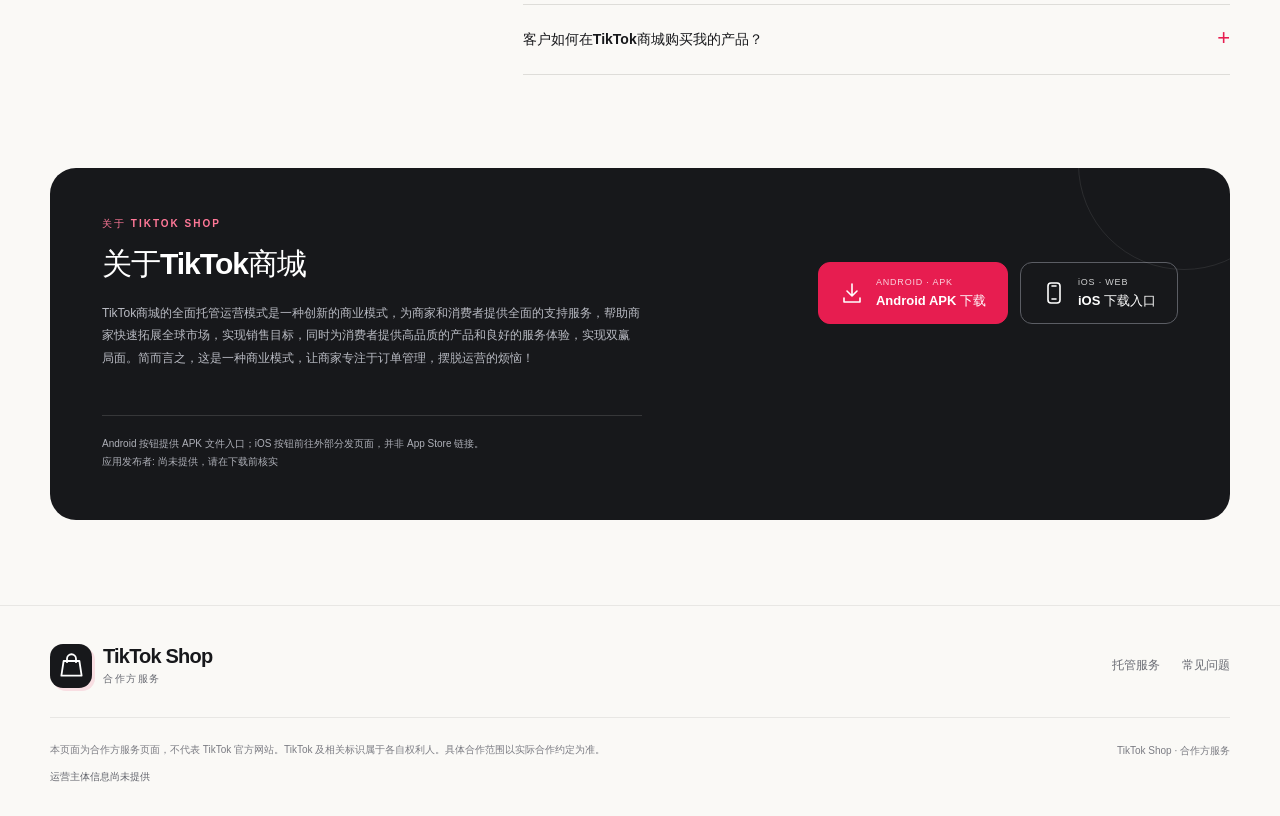
==== commit e7972ce8: "Navigate directly from app download buttons" ====
--- a/cn.html
+++ b/cn.html
@@ -17,10 +17,9 @@
 <section class="section services" id="services"><div class="wrap"><div class="section-head"><div><div class="section-kicker">02 / 专注业务本身</div><h2>全托管运营模式</h2></div><p>为全球消费者提供优质商品和服务，为商家提供全面支持，帮助他们快速拓展全球市场。</p></div><div class="service-grid"><article class="service-card"><div class="card-top"><span class="card-icon"><svg aria-hidden="true" viewBox="0 0 24 24"><path d="m3 7 9-5 9 5v10l-9 5-9-5V7Zm0 0 9 5 9-5M12 12v10M7 4.8l10 5.5"/></svg></span><span class="card-number">01 / 04</span></div><h3>一件发货服务</h3><p>一件发货服务是指供应商直接从仓库发货给买家的服务，卖家无需准备和发货。这种服务模式可以帮助卖家降低仓储成本，提高效率。同时也要注意确认供应商的可靠性，以确保商品的质量和交货的及时性。</p></article><article class="service-card"><div class="card-top"><span class="card-icon"><svg aria-hidden="true" viewBox="0 0 24 24"><path d="M4 10v11h16V10M3 10l2-7h14l2 7M2 10c1 4 5 4 6 0 1 4 7 4 8 0 1 4 5 4 6 0M9 21v-6h6v6"/></svg></span><span class="card-number">02 / 04</span></div><h3>快速开店</h3><p>快速开店是通过简化流程快速设立和运营店铺的一种方式，适合初创企业和小商家。</p></article><article class="service-card"><div class="card-top"><span class="card-icon"><svg aria-hidden="true" viewBox="0 0 24 24"><path d="M5 8h14l2 13H3L5 8Z"/><path d="M8 9V6a4 4 0 0 1 8 0v3"/></svg></span><span class="card-number">03 / 04</span></div><h3>免费入驻</h3><p>免费入驻是指平台提供的免费开店或注册服务，允许商家或个人在平台上展示和销售他们的商品或服务，无需支付任何费用。</p></article><article class="service-card"><div class="card-top"><span class="card-icon"><svg aria-hidden="true" viewBox="0 0 24 24"><rect x="3" y="3" width="18" height="18" rx="3"/><path d="M3 9h18M9 9v12m4-6h5m-2-2 2 2-2 2"/></svg></span><span class="card-number">04 / 04</span></div><h3>一键商品导入</h3><p>一键商品导入是电商平台上的一个功能，允许卖家将其他平台或文件上的商品信息快速导入到自己的店铺，提高工作效率，确保信息准确性。</p></article></div><p class="service-note">服务范围、入驻条件及费用，以相应市场的实际规则及合作约定为准。</p></div></section>
 <section class="section" id="support"><div class="wrap support-grid"><div class="support-art"><img src="assets/support.png" alt="售后支持" width="1536" height="1075" loading="lazy"></div><div class="support-copy"><div class="section-kicker">03 / 服务始终相伴</div><h2>专业的客服团队和售后服务</h2><div class="support-title"><svg aria-hidden="true" viewBox="0 0 24 24"><path d="M4 13v-2a8 8 0 0 1 16 0v2M4 12H2v7h4v-7H4Zm16 0h2v7h-4v-7h2Zm0 7a3 3 0 0 1-3 3h-5"/></svg><h3>售后服务支持</h3></div><p class="support-detail">TikTok商城平台提供全面的售后服务，包括商品退货、订单查询、物流跟踪等，为消费者提供无忧的购物体验。</p><div class="support-title"><svg aria-hidden="true" viewBox="0 0 24 24"><circle cx="9" cy="7" r="3"/><path d="M3 21v-3a6 6 0 0 1 12 0v3M16 4a3 3 0 0 1 0 6m2 5a5 5 0 0 1 3 5"/></svg><h3>专业的客服团队</h3></div><p class="support-detail">TikTok商城平台的客服团队由经验丰富的客服人员组成，他们接受过专业培训，能够为商家和消费者提供高效、专业的服务。</p></div></div></section>
 <section class="section faq-section" id="faq"><div class="wrap faq-layout"><div class="faq-intro"><div class="section-kicker">04 / FAQ</div><h2>常见问题</h2><p>关于入驻、商品与订单，你关心的问题。</p></div><div class="faq-list"><details><summary>我没有粉丝，可以申请TikTok商城吗？</summary><p>完全没有问题，联系TikTok商城客服，他们会为您提供详细的说明。</p></details><details><summary>我需要什么来开设TikTok商城？</summary><p>您需要一个TikTok账户或电话/电子邮件 进入注册进行注册 输入您的个人/商业信息 选择您的业务类型并提交 等待您的申请审核通过</p></details><details><summary>如何将产品添加到我的TikTok商城？</summary><p>成功注册为TikTok商家后，您可以在商家中心上传或选择产品信息。</p></details><details><summary>如何在TikTok商城销售？</summary><p>1、折扣、代金券、免费送货促销/补贴、激励计划 2、直播，创建可购买的视频，产品展示 3、在商家中心了解产品和销售业绩：评论、分析仪表板</p></details><details><summary>客户如何在TikTok商城购买我的产品？</summary><p>直播、短视频、展示标签 点击产品并加入购物车 在商家中心内管理订单、订单跟踪、发货、退货和付款方式</p></details></div></div></section>
-<section class="download-section" id="download"><div class="wrap"><div class="download-panel"><div><div class="section-kicker">关于 TikTok Shop</div><h2>关于TikTok商城</h2><p>TikTok商城的全面托管运营模式是一种创新的商业模式，为商家和消费者提供全面的支持服务，帮助商家快速拓展全球市场，实现销售目标，同时为消费者提供高品质的产品和良好的服务体验，实现双赢局面。简而言之，这是一种商业模式，让商家专注于订单管理，摆脱运营的烦恼！</p></div><div class="download-actions"><button type="button" class="button primary" data-download="android"><svg aria-hidden="true" viewBox="0 0 24 24"><path d="M12 3v12m-5-5 5 5 5-5M4 17v4h16v-4"/></svg><span class="button-text"><small>ANDROID · APK</small>Android APK 下载</span></button><button type="button" class="button light" data-download="ios"><svg aria-hidden="true" viewBox="0 0 24 24"><rect x="6" y="2" width="12" height="20" rx="3"/><path d="M10 18h4M10 5h4"/></svg><span class="button-text"><small>iOS · WEB</small>iOS 下载入口</span></button></div><p class="download-context">Android 按钮提供 APK 文件入口；iOS 按钮前往外部分发页面，并非 App Store 链接。</p></div></div></section>
+<section class="download-section" id="download"><div class="wrap"><div class="download-panel"><div><div class="section-kicker">关于 TikTok Shop</div><h2>关于TikTok商城</h2><p>TikTok商城的全面托管运营模式是一种创新的商业模式，为商家和消费者提供全面的支持服务，帮助商家快速拓展全球市场，实现销售目标，同时为消费者提供高品质的产品和良好的服务体验，实现双赢局面。简而言之，这是一种商业模式，让商家专注于订单管理，摆脱运营的烦恼！</p></div><div class="download-actions"><button type="button" class="button primary" data-download="android"><svg aria-hidden="true" viewBox="0 0 24 24"><path d="M12 3v12m-5-5 5 5 5-5M4 17v4h16v-4"/></svg><span class="button-text"><small>ANDROID · APK</small>Android APK 下载</span></button><button type="button" class="button light" data-download="ios"><svg aria-hidden="true" viewBox="0 0 24 24"><rect x="6" y="2" width="12" height="20" rx="3"/><path d="M10 18h4M10 5h4"/></svg><span class="button-text"><small>iOS · WEB</small>iOS 下载入口</span></button></div><p class="download-context">Android 按钮提供 APK 文件入口；iOS 按钮前往外部分发页面，并非 App Store 链接。<br><span id="publisher-text"></span></p></div></div></section>
 </main>
 <footer class="footer"><div class="wrap"><div class="footer-main"><a href="#top" class="brand"><span class="brand-icon"><svg aria-hidden="true" viewBox="0 0 24 24"><path d="M5 8h14l2 13H3L5 8Z"/><path d="M8 9V6a4 4 0 0 1 8 0v3"/></svg></span><span class="brand-name">TikTok Shop<span class="brand-caption">合作方服务</span></span></a><nav class="footer-links" aria-label="关于 TikTok Shop"><a href="#services">托管服务</a><a href="#faq">常见问题</a><a id="relationship-link" target="_blank" rel="noopener noreferrer" hidden>合作关系说明</a><a id="privacy-link" target="_blank" rel="noopener noreferrer" hidden>隐私政策</a></nav></div><div class="footer-bottom"><div><p>本页面为合作方服务页面，不代表 TikTok 官方网站。TikTok 及相关标识属于各自权利人。具体合作范围以实际合作约定为准。</p><div class="operator"><span id="operator-name">运营主体信息尚未提供</span> <a id="operator-email" hidden></a></div></div><span class="copyright">TikTok Shop · 合作方服务</span></div></div></footer>
 <div class="mobile-bar"><div><strong>TikTok Shop</strong><small>合作方服务</small></div><a class="button primary" href="#download">下载应用<svg aria-hidden="true" viewBox="0 0 24 24"><path d="M5 12h14M13 6l6 6-6 6"/></svg></a></div>
-<dialog id="download-dialog" class="download-dialog" aria-labelledby="download-title" aria-describedby="download-description"><div class="dialog-heading"><h2 id="download-title">下载应用</h2><button type="button" class="dialog-close" data-close-dialog aria-label="关闭">×</button></div><p id="download-description">即将前往外部下载地址. Android 按钮提供 APK 文件入口；iOS 按钮前往外部分发页面，并非 App Store 链接。</p><div class="download-target"><span>目标地址</span><a id="download-target"></a></div><p class="publisher" id="publisher-text"></p><div class="dialog-actions"><a id="download-continue" class="button primary" rel="noreferrer">继续前往<svg aria-hidden="true" viewBox="0 0 24 24"><path d="M5 12h14M13 6l6 6-6 6"/></svg></a><button type="button" class="button light" data-close-dialog>取消</button></div></dialog>
 <div id="site-messages" data-android-title="Android APK 下载" data-ios-title="iOS 下载入口" data-publisher="应用发布者" data-publisher-unknown="尚未提供，请在下载前核实" data-operator-unknown="运营主体信息尚未提供" data-unavailable="下载地址暂不可用" hidden></div>
 </body></html>
